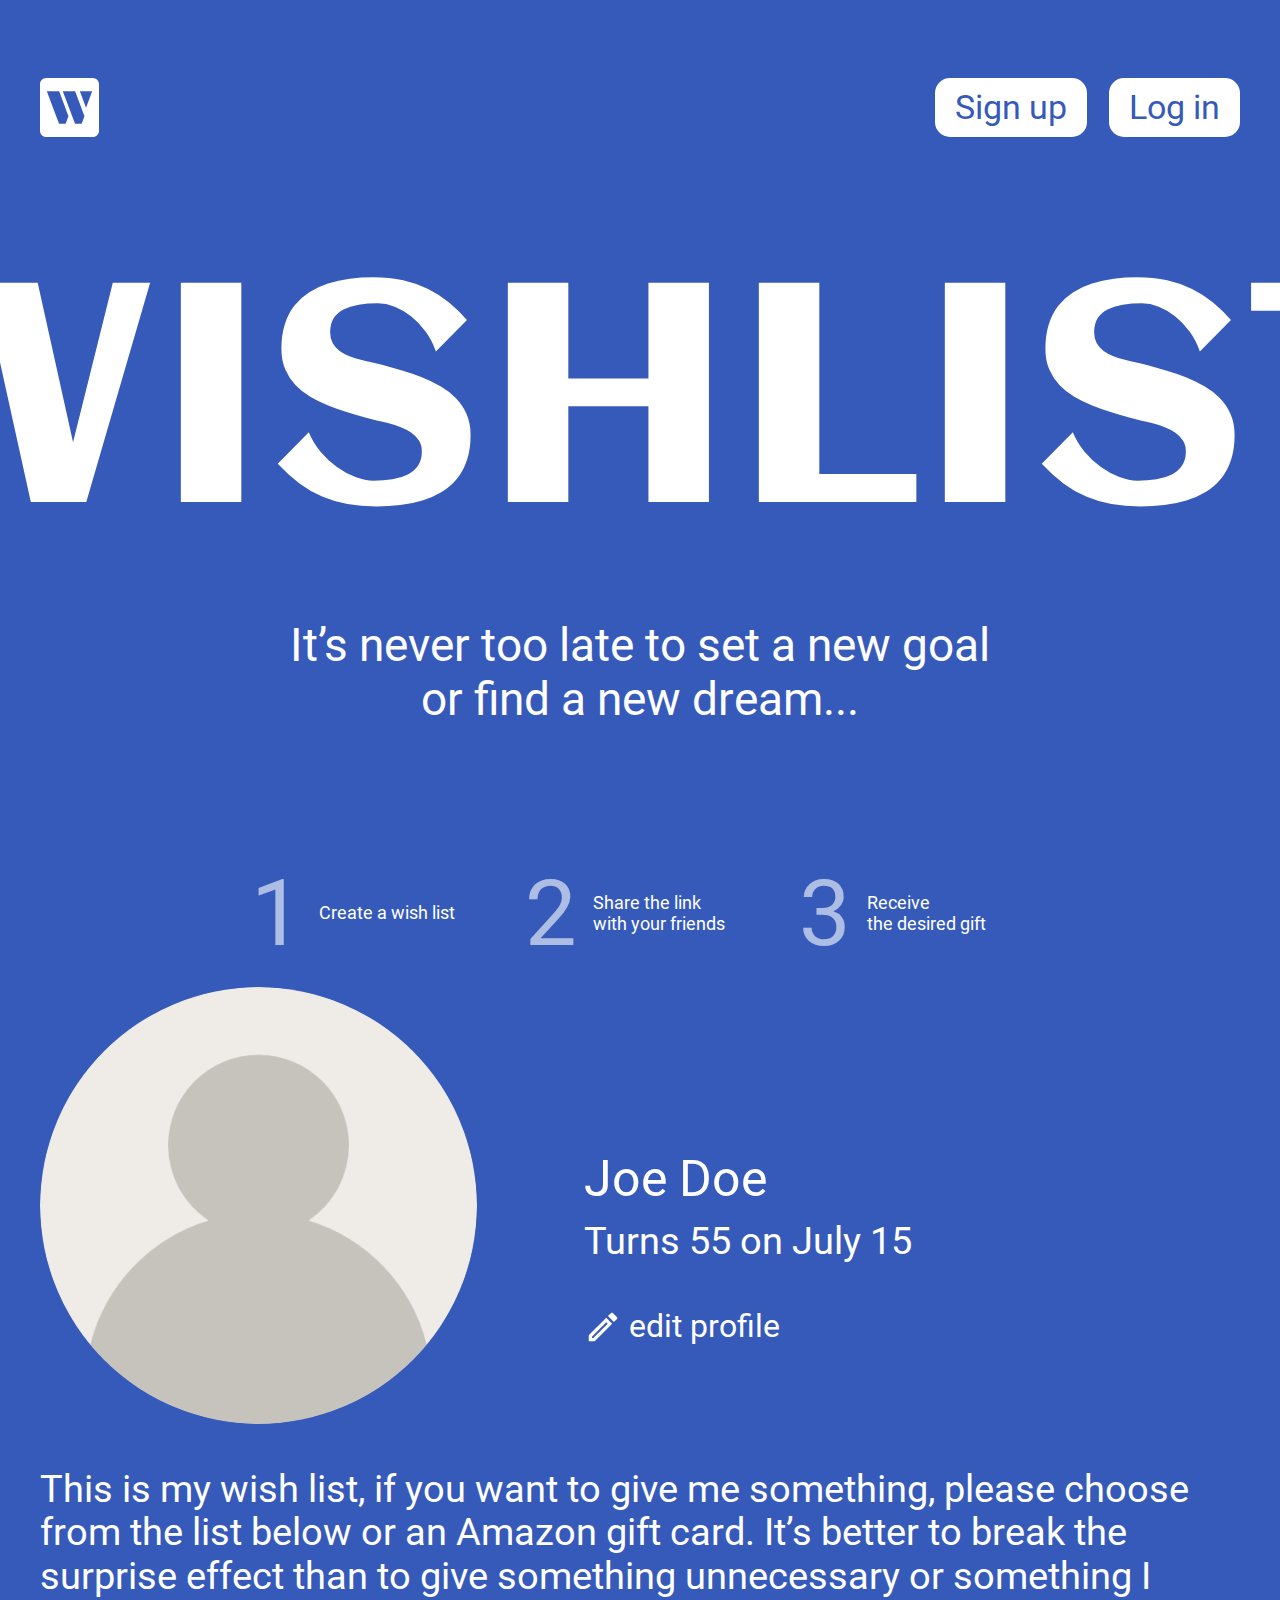
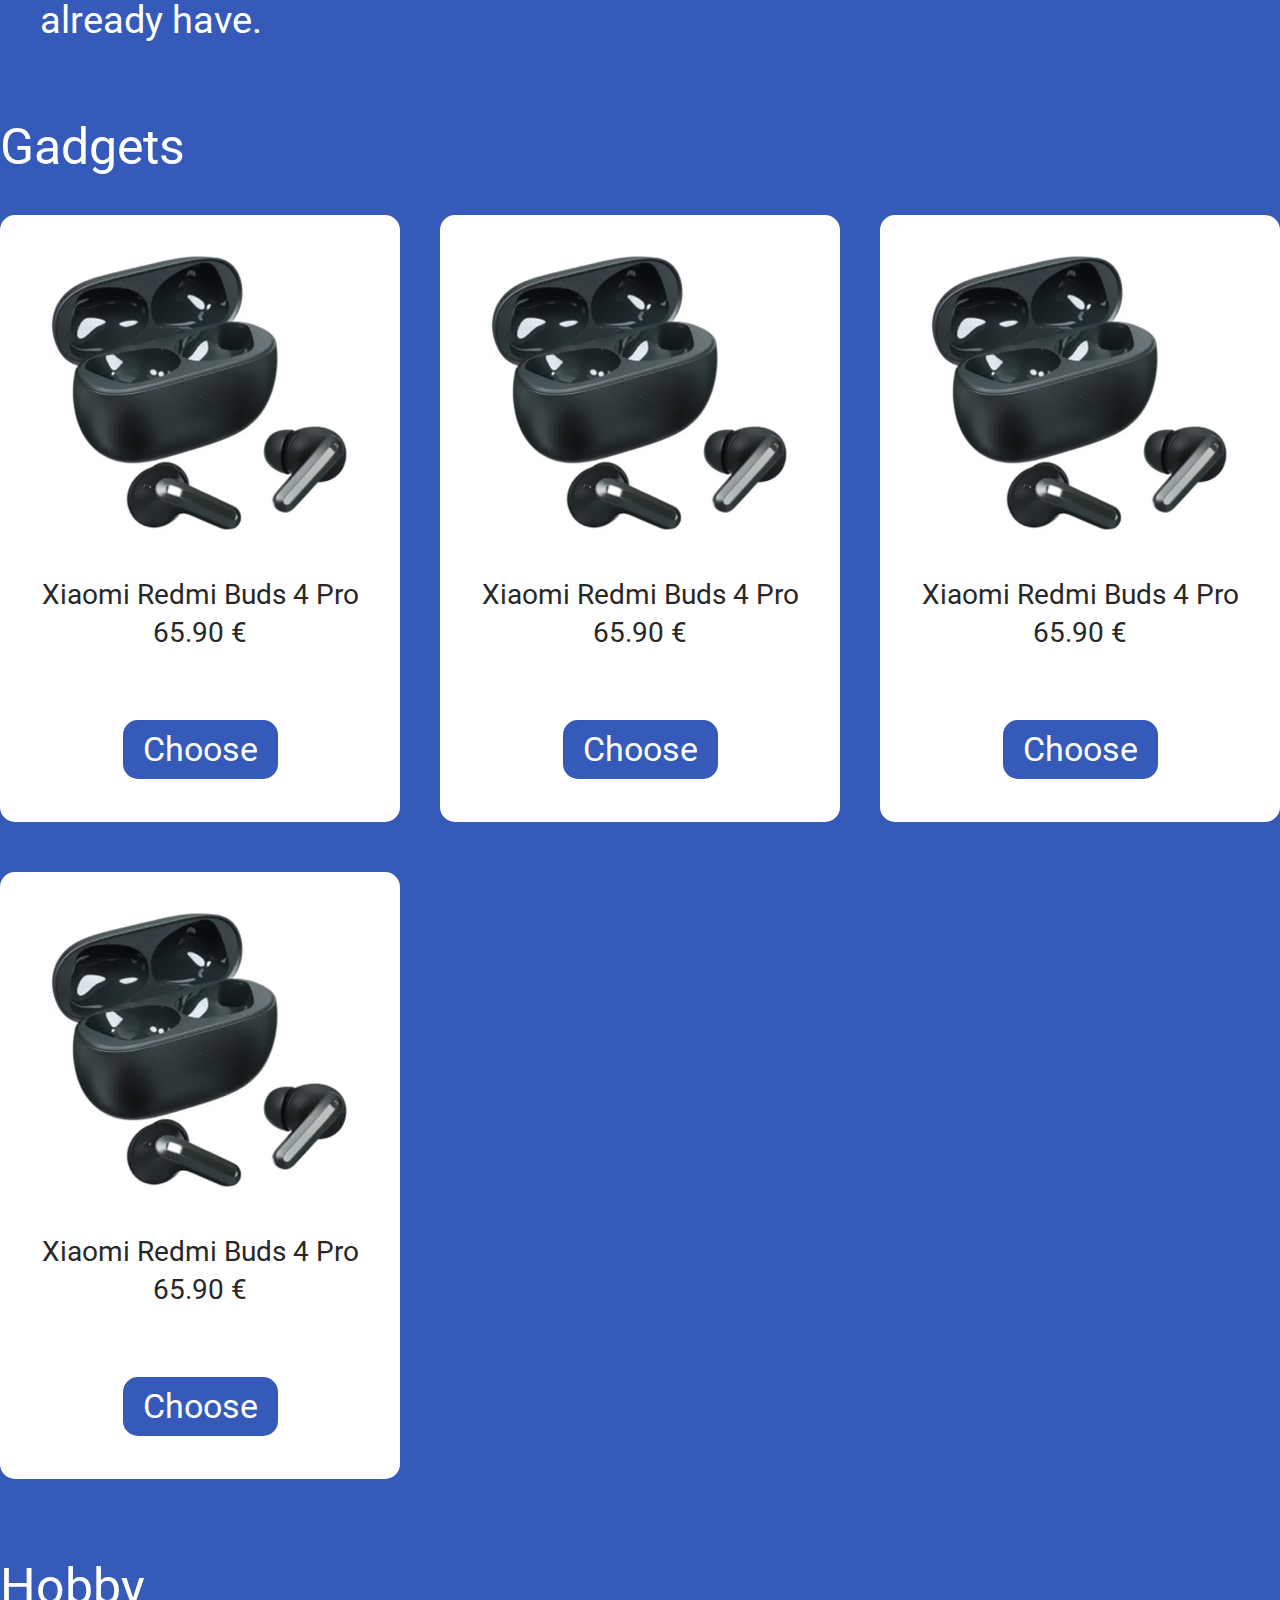
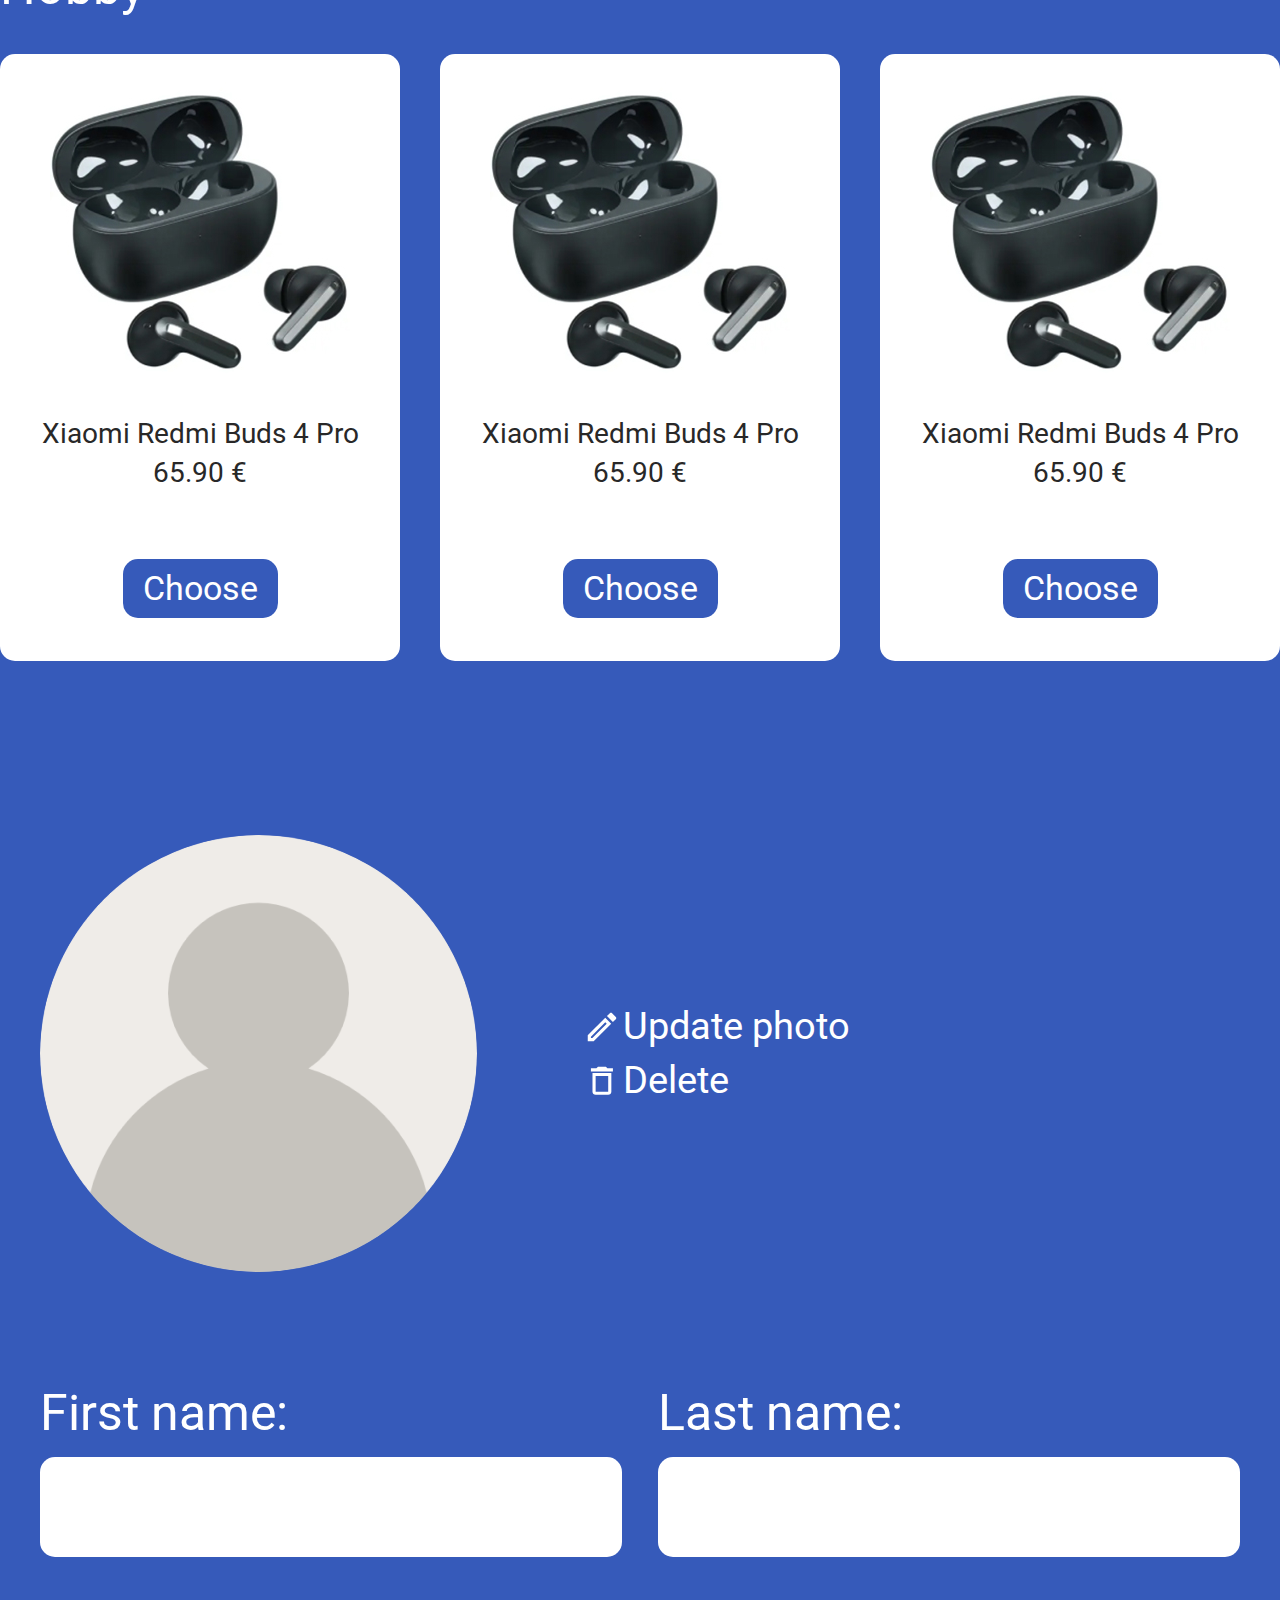
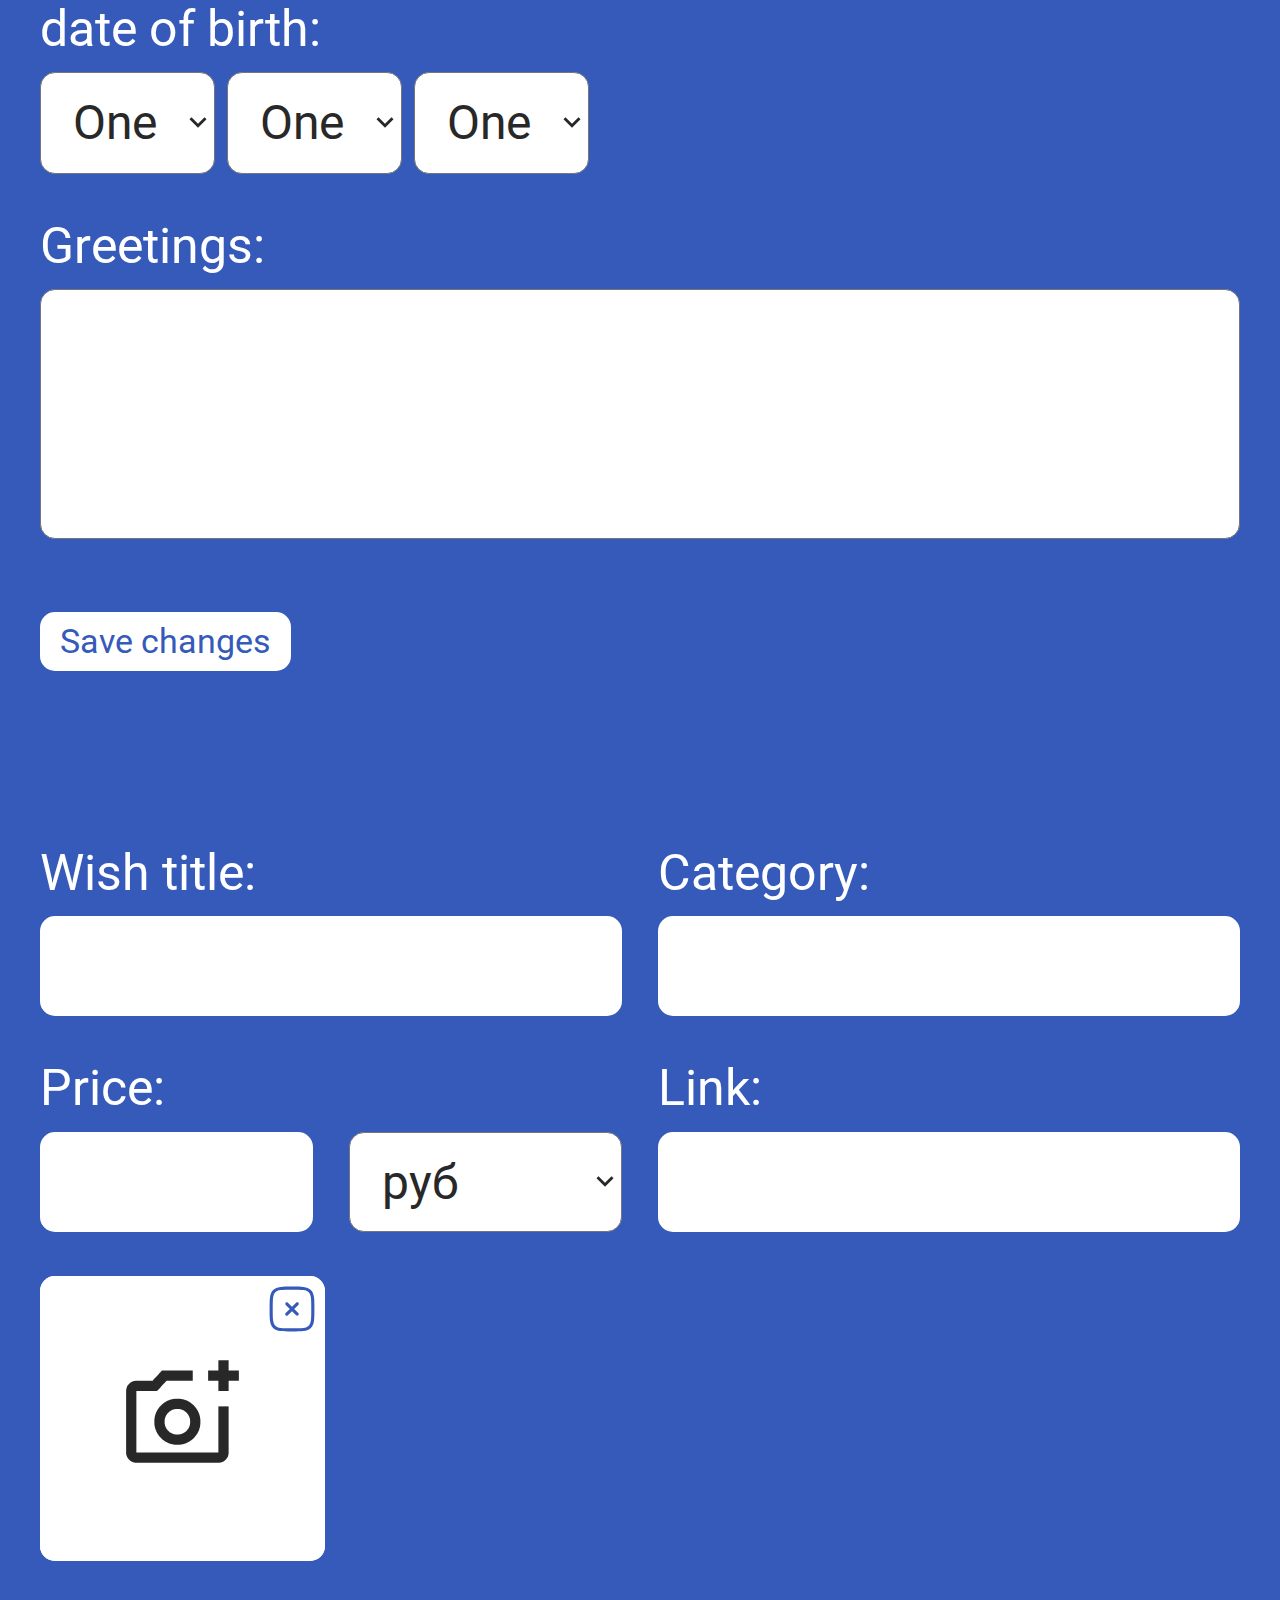
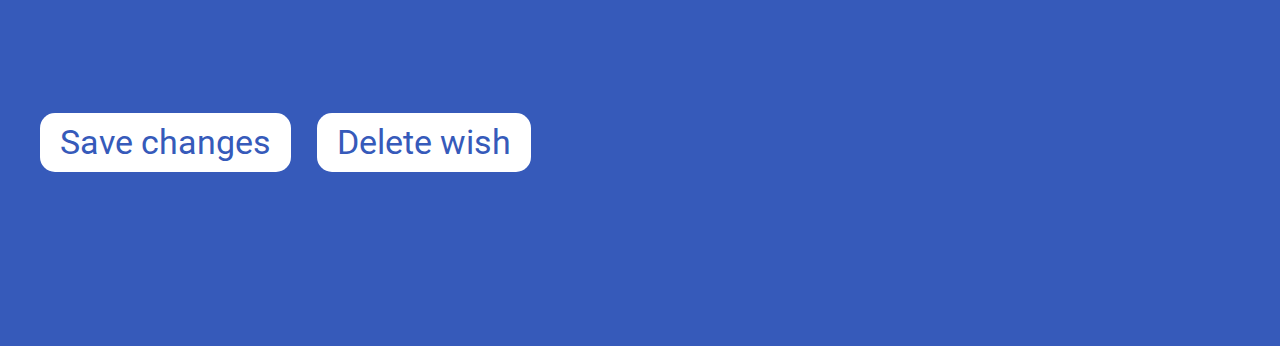
==== index copy.html @ 5f15f6a7 "js render hero" ====
<!DOCTYPE html>
<html lang="en">
<head>
  <meta charset="UTF-8">
  <meta name="viewport" content="width=device-width, initial-scale=1.0">
  <title>My Wish list</title>

  <link rel="stylesheet" href="style/index.css">
</head>
<body class="body">
  <header class="header">
    <div class="container header__container">
      <img class="header__logo" src="img/logo.svg" alt="Wishlist's logo - blue letter W">
    
      <nav class="header__nav nav">
        <button class="nav__btn btn">Sign up</button>
        <button class="nav__btn btn">Log in</button>
      </nav>
  
      <button class="header__burger burger">
        <span class="burger__line"></span>
      </button>
    </div>
  </header>

  <main class="app">
    <section class="hero">
      <div class="container hero__container">
        <h1 class="hero__title">Wishlist</h1>

        <p class="hero__slogan">It&rsquo;s never too late to&nbsp;set a&nbsp;new goal or&nbsp;find&nbsp;a&nbsp;new&nbsp;dream...</p>
  
        <ol class="hero__steps steps">
          <li class="steps__item">Create a&nbsp;wish&nbsp;list</li>
          <li class="steps__item">Share the&nbsp;link with&nbsp;your&nbsp;friends</li>
          <li class="steps__item">Receive the&nbsp;desired&nbsp;gift</li>
        </ol>
      </div>
    </section>

    <section class="wishlist">
      <div class="container">
        <div class="wishlist__profile profile">
          <img class="profile__avatar" src="img/avatar.png" alt="user's avatar">

          <div class="profile__content">
            <h2 class="profile__name">Joe Doe</h2>

            <p class="profile__birthday">Turns 55 on July 15</p>

            <button class="profile__edit">
              <svg xmlns="http://www.w3.org/2000/svg" width="38" height="38" viewBox="0 0 38 38" fill="none">
                <path d="M4.75 33.25H10.6875L28.1992 15.7384L22.2617 9.80086L4.75 27.3125V33.25ZM7.91667 28.6267L22.2617 14.2817L23.7183 15.7384L9.37333 30.0834H7.91667V28.6267ZM29.0858 5.20919C28.9394 5.06241 28.7654 4.94596 28.5738 4.86651C28.3823 4.78705 28.177 4.74615 27.9696 4.74615C27.7622 4.74615 27.5569 4.78705 27.3653 4.86651C27.1738 4.94596 26.9998 5.06241 26.8533 5.20919L23.9558 8.10669L29.8933 14.0442L32.7908 11.1467C32.9376 11.0002 33.0541 10.8262 33.1335 10.6347C33.213 10.4431 33.2539 10.2378 33.2539 10.0304C33.2539 9.82307 33.213 9.61774 33.1335 9.4262C33.0541 9.23466 32.9376 9.06067 32.7908 8.91419L29.0858 5.20919Z" fill="white"/>
              </svg>
              <span>edit profile</span>
            </button>
          </div>
        </div>

        <p class="wishlist__description">
          This is&nbsp;my&nbsp;wish list, if&nbsp;you want to&nbsp;give me&nbsp;something, please choose from the list below or&nbsp;an&nbsp;Amazon gift card. It&rsquo;s better to&nbsp;break the surprise effect than to&nbsp;give something unnecessary or&nbsp;something&nbsp;I already have.
        </p>
      </div>

      <ul class="wishlist__categories categories">
        <li class="categories__item">
          <h3 class="categories__title">Gadgets</h3>

          <ul class="wishlist__items">
            <li class="item">
              <img class="item__img" src="img/buds.jpg" alt="Xiaomi Redmi Buds 4 Pro">
              <h4 class="item__title">Xiaomi Redmi Buds 4 Pro</h4>
              <p class="item__price">65.90 €</p>
              <button class="item__btn btn btn--castling">Choose</button>
            </li>

            <li class="item">
              <img class="item__img" src="img/buds.jpg" alt="Xiaomi Redmi Buds 4 Pro">
              <h4 class="item__title">Xiaomi Redmi Buds 4 Pro</h4>
              <p class="item__price">65.90 €</p>
              <button class="item__btn btn btn--castling">Choose</button>
            </li>

            <li class="item">
              <img class="item__img" src="img/buds.jpg" alt="Xiaomi Redmi Buds 4 Pro">
              <h4 class="item__title">Xiaomi Redmi Buds 4 Pro</h4>
              <p class="item__price">65.90 €</p>
              <button class="item__btn btn btn--castling">Choose</button>
            </li>

            <li class="item">
              <img class="item__img" src="img/buds.jpg" alt="Xiaomi Redmi Buds 4 Pro">
              <h4 class="item__title">Xiaomi Redmi Buds 4 Pro</h4>
              <p class="item__price">65.90 €</p>
              <button class="item__btn btn btn--castling">Choose</button>
            </li>
          </ul>
        </li>

        <li class="categories__item">
          <h3 class="categories__title">Hobby</h3>

          <ul class="wishlist__items">
            <li class="item">
              <img class="item__img" src="img/buds.jpg" alt="Xiaomi Redmi Buds 4 Pro">
              <h4 class="item__title">Xiaomi Redmi Buds 4 Pro</h4>
              <p class="item__price">65.90 €</p>
              <button class="item__btn btn btn--castling">Choose</button>
            </li>

            <li class="item">
              <img class="item__img" src="img/buds.jpg" alt="Xiaomi Redmi Buds 4 Pro">
              <h4 class="item__title">Xiaomi Redmi Buds 4 Pro</h4>
              <p class="item__price">65.90 €</p>
              <button class="item__btn btn btn--castling">Choose</button>
            </li>

            <li class="item">
              <img class="item__img" src="img/buds.jpg" alt="Xiaomi Redmi Buds 4 Pro">
              <h4 class="item__title">Xiaomi Redmi Buds 4 Pro</h4>
              <p class="item__price">65.90 €</p>
              <button class="item__btn btn btn--castling">Choose</button>
            </li>
          </ul>
        </li>
      </ul>
    </section>

    <section class="edit edit--profile">
      <div class="container">
        <form class="edit__form">
          <fieldset class="edit__avatar">
            <img class="edit__avatar-img" src="img/avatar.png" alt="user's avatar">

            <div class="edit__avatar-control">
              <label class="edit__label-avatar" for="avatar-load">
                <svg xmlns="http://www.w3.org/2000/svg" width="38" height="38" viewBox="0 0 38 38" fill="none">
                  <path d="M4.75 33.25H10.6875L28.1992 15.7384L22.2617 9.80086L4.75 27.3125V33.25ZM7.91667 28.6267L22.2617 14.2817L23.7183 15.7384L9.37333 30.0834H7.91667V28.6267ZM29.0858 5.20919C28.9394 5.06241 28.7654 4.94596 28.5738 4.86651C28.3823 4.78705 28.177 4.74615 27.9696 4.74615C27.7622 4.74615 27.5569 4.78705 27.3653 4.86651C27.1738 4.94596 26.9998 5.06241 26.8533 5.20919L23.9558 8.10669L29.8933 14.0442L32.7908 11.1467C32.9376 11.0002 33.0541 10.8262 33.1335 10.6347C33.213 10.4431 33.2539 10.2378 33.2539 10.0304C33.2539 9.82307 33.213 9.61774 33.1335 9.4262C33.0541 9.23466 32.9376 9.06067 32.7908 8.91419L29.0858 5.20919Z" fill="white"/>
                </svg>
                <span>Update photo</span> 
              </label>
              <input class="edit__input-file edit__input-file--avatar" type="file" accept="image/jpeg, image/png" id="avatar-load">

              <button class="edit__avatar-delete">
                <svg xmlns="http://www.w3.org/2000/svg" width="38" height="38" viewBox="0 0 38 38" fill="none">
                  <path d="M9.48842 29.6389C9.48842 31.35 10.9027 32.75 12.6313 32.75H25.2027C26.9313 32.75 28.3456 31.35 28.3456 29.6389V10.9722H9.48842V29.6389ZM12.6313 14.0833H25.2027V29.6389H12.6313V14.0833ZM24.417 6.30556L22.8456 4.75H14.9884L13.417 6.30556H7.91699V9.41667H29.917V6.30556H24.417Z" fill="white"/>
                </svg>
                <span>Delete</span>
              </button>
            </div>
          </fieldset>

          <fieldset class="edit__name">
            <label class="edit__label edit__label-name">
              <span class="edit__label-text">First name:</span>
              <input class="edit__input" type="text" name="firstName">
            </label> 

            <label class="edit__label edit__label-name">
              <span class="edit__label-text">Last name:</span>
              <input class="edit__input" type="text" name="lastName">
            </label>
          </fieldset>

          <fieldset class="edit__birthday">
            <legend class="edit__label-text">date of birth:</legend>

            <label class="edit__label edit__label--select">
              <select class="edit__select" name="day">
                <option value="1">One</option>
                <option value="2">Two</option>
              </select>
            </label>

            <label class="edit__label edit__label--select">
              <select class="edit__select" name="month">
                <option value="1">One</option>
                <option value="2">Two</option>
              </select>
            </label>

            <label class="edit__label edit__label--select">
              <select class="edit__select" name="year">
                <option value="1">One</option>
                <option value="2">Two</option>
              </select>
            </label>
          </fieldset>

          <fieldset class="edit__description">
            <label class="edit__label-text edit__label-description" for="edit-description">Greetings:</label> 
            <textarea class="edit__description-textarea" name="description" id="edit-description"></textarea>
          </fieldset>

          <button class="edit__submit-btn btn">Save changes</button>
        </form>
      </div>
    </section>
    
    <section class="edit edit--wish">
      <div class="container">
        <form class="edit__form">
          <fieldset class="edit__wish">
            <label class="edit__label">
              <span class="edit__label-text">Wish title:</span>
              <input class="edit__input" type="text" name="wishTitle">
            </label> 
    
            <label class="edit__label edit__label-wish">
              <span class="edit__label-text">Category:</span>
              <input class="edit__input" type="text" name="category">
            </label>

            <div class="edit__wish-price edit__label-wish">
              <label class="edit__label edit__label--price">
                <span class="edit__label-text">Price:</span>
                <input class="edit__input" type="text" name="price">
              </label> 
  
              <label class="edit__label edit__label-select edit__label--price edit__label--select">
                <select class="edit__select edit__select--currency" name="currency">
                  <option value="rub">руб</option>
                  <option value="euro">euro</option>
                </select>
              </label>
            </div>

            <label class="edit__label edit__label-wish">
              <span class="edit__label-text">Link:</span>
              <input class="edit__input" type="text" name="link">
            </label>
          </fieldset>

          <fieldset class="edit__wish-photo">
            <label class="edit__label-photo">
              <img class="edit__wish-img" src="img/no-photo.jpg" alt="photo of wish">
              <input class="edit__input-file edit__input-file--wish" type="file" accept="image/jpeg, image/png">
            </label>
            <button class="edit__wish-delete">
              <svg xmlns="http://www.w3.org/2000/svg" width="50" height="50" viewBox="0 0 50 50" fill="none">
                <path d="M20.8961 18.6875C20.5999 18.4115 20.2081 18.2612 19.8033 18.2684C19.3985 18.2755 19.0123 18.4395 18.726 18.7258C18.4398 19.0121 18.2758 19.3983 18.2686 19.8031C18.2615 20.2079 18.4117 20.5996 18.6877 20.8958L22.7919 25L18.6877 29.1042C18.5342 29.2472 18.4111 29.4197 18.3257 29.6114C18.2403 29.803 18.1944 30.0099 18.1907 30.2197C18.187 30.4295 18.2256 30.6379 18.3042 30.8325C18.3827 31.027 18.4997 31.2038 18.6481 31.3522C18.7964 31.5005 18.9732 31.6175 19.1677 31.6961C19.3623 31.7747 19.5707 31.8133 19.7805 31.8096C19.9903 31.8059 20.1972 31.7599 20.3889 31.6745C20.5805 31.5891 20.753 31.466 20.8961 31.3125L25.0002 27.2083L29.1044 31.3125C29.4006 31.5885 29.7924 31.7388 30.1972 31.7316C30.602 31.7245 30.9882 31.5605 31.2745 31.2742C31.5607 30.9879 31.7247 30.6017 31.7319 30.1969C31.739 29.7921 31.5887 29.4004 31.3127 29.1042L27.2086 25L31.3127 20.8958C31.4663 20.7528 31.5894 20.5803 31.6748 20.3886C31.7602 20.197 31.8061 19.99 31.8098 19.7802C31.8135 19.5705 31.7749 19.3621 31.6963 19.1675C31.6177 18.9729 31.5008 18.7962 31.3524 18.6478C31.204 18.4995 31.0273 18.3825 30.8327 18.3039C30.6382 18.2253 30.4298 18.1867 30.22 18.1904C30.0102 18.1941 29.8033 18.2401 29.6116 18.3255C29.42 18.4109 29.2475 18.534 29.1044 18.6875L25.0002 22.7917L20.8961 18.6875Z" fill="#365ABA"/>
                <path fill-rule="evenodd" clip-rule="evenodd" d="M25.1191 2.60419H24.8816C20.0712 2.60419 16.3024 2.60419 13.3607 3.00002C10.3524 3.40419 7.97741 4.25002 6.11283 6.11252C4.24824 7.9771 3.40449 10.3521 3.00033 13.3625C2.60449 16.3021 2.60449 20.0709 2.60449 24.8813V25.1188C2.60449 29.9292 2.60449 33.6979 3.00033 36.6396C3.40449 39.6479 4.25033 42.0229 6.11283 43.8875C7.97741 45.7521 10.3524 46.5959 13.3628 47C16.3024 47.3959 20.0712 47.3959 24.8816 47.3959H25.1191C29.9295 47.3959 33.6982 47.3959 36.6399 47C39.6482 46.5959 42.0232 45.75 43.8878 43.8875C45.7524 42.0229 46.5962 39.6479 47.0003 36.6375C47.3962 33.6979 47.3962 29.9292 47.3962 25.1188V24.8813C47.3962 20.0709 47.3962 16.3021 47.0003 13.3604C46.5962 10.3521 45.7503 7.9771 43.8878 6.11252C42.0232 4.24794 39.6482 3.40419 36.6378 3.00002C33.6982 2.60419 29.9295 2.60419 25.1191 2.60419ZM8.32324 8.32294C9.51074 7.13544 11.1149 6.45419 13.7795 6.09585C16.4878 5.73335 20.0462 5.72919 25.0003 5.72919C29.9545 5.72919 33.5128 5.73335 36.2212 6.09585C38.8857 6.45419 40.492 7.13752 41.6795 8.32294C42.8649 9.51044 43.5462 11.1146 43.9045 13.7792C44.267 16.4875 44.2712 20.0459 44.2712 25C44.2712 29.9542 44.267 33.5125 43.9045 36.2209C43.5462 38.8854 42.8628 40.4917 41.6774 41.6792C40.4899 42.8646 38.8857 43.5459 36.2212 43.9042C33.5128 44.2667 29.9545 44.2709 25.0003 44.2709C20.0462 44.2709 16.4878 44.2667 13.7795 43.9042C11.1149 43.5459 9.50866 42.8625 8.32116 41.6771C7.13574 40.4896 6.45449 38.8854 6.09616 36.2209C5.73366 33.5125 5.72949 29.9542 5.72949 25C5.72949 20.0459 5.73366 16.4875 6.09616 13.7792C6.45449 11.1146 7.13783 9.51044 8.32324 8.32294Z" fill="#365ABA"/>
              </svg>
            </button>
          </fieldset>

          <button class="edit__submit-btn btn">Save changes</button>
          <button class="edit__delete-btn btn">Delete wish</button>
        </form>
      </div>
    </section>
  </main>
</body>
</html>
---- style/index.css ----
@import 'normalize.css';
@import 'fonts.css';
@import 'style.css';
@import 'body.css';
@import 'container.css';
@import 'header.css';
@import 'nav.css';
@import 'burger.css';
@import 'btn.css';
@import 'app.css';
@import 'hero.css';
@import 'steps.css';
@import 'wishlist.css';
@import 'profile.css';
@import 'categories.css';
@import 'item.css';
@import 'edit.css';
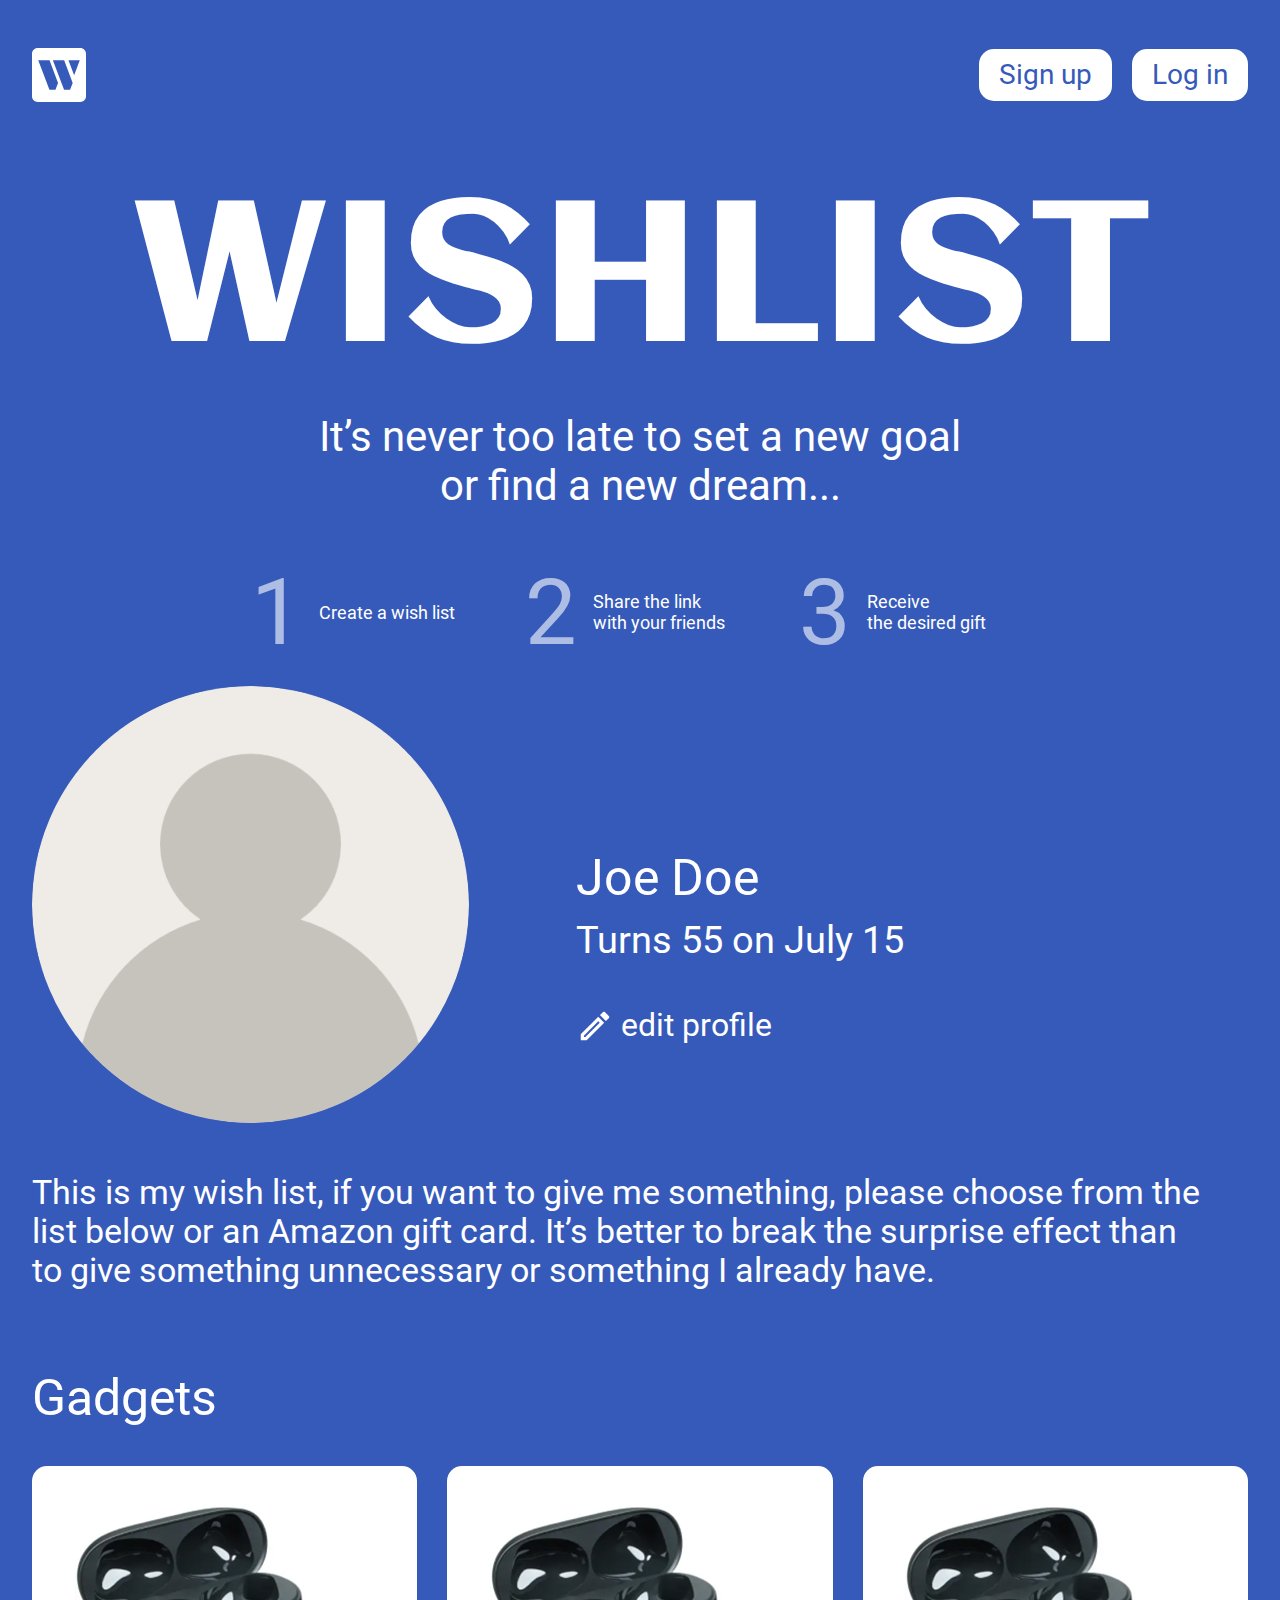
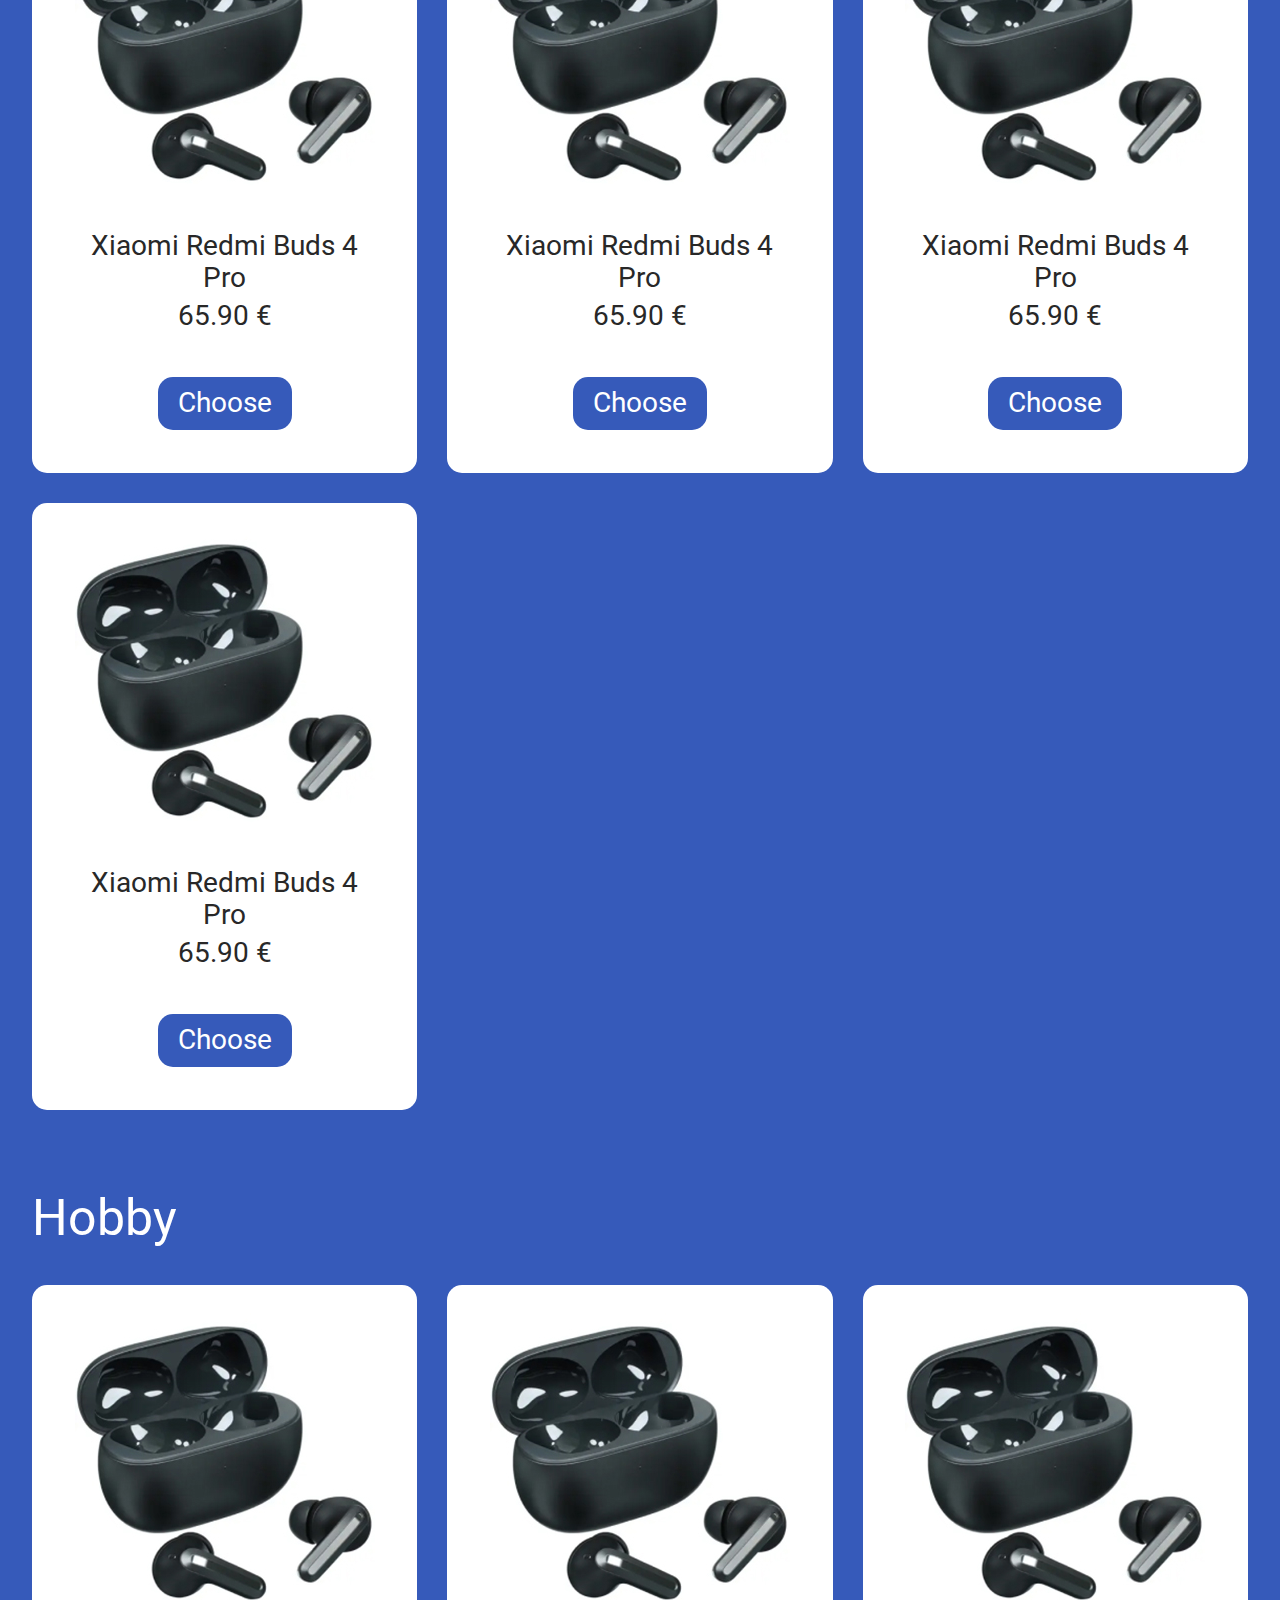
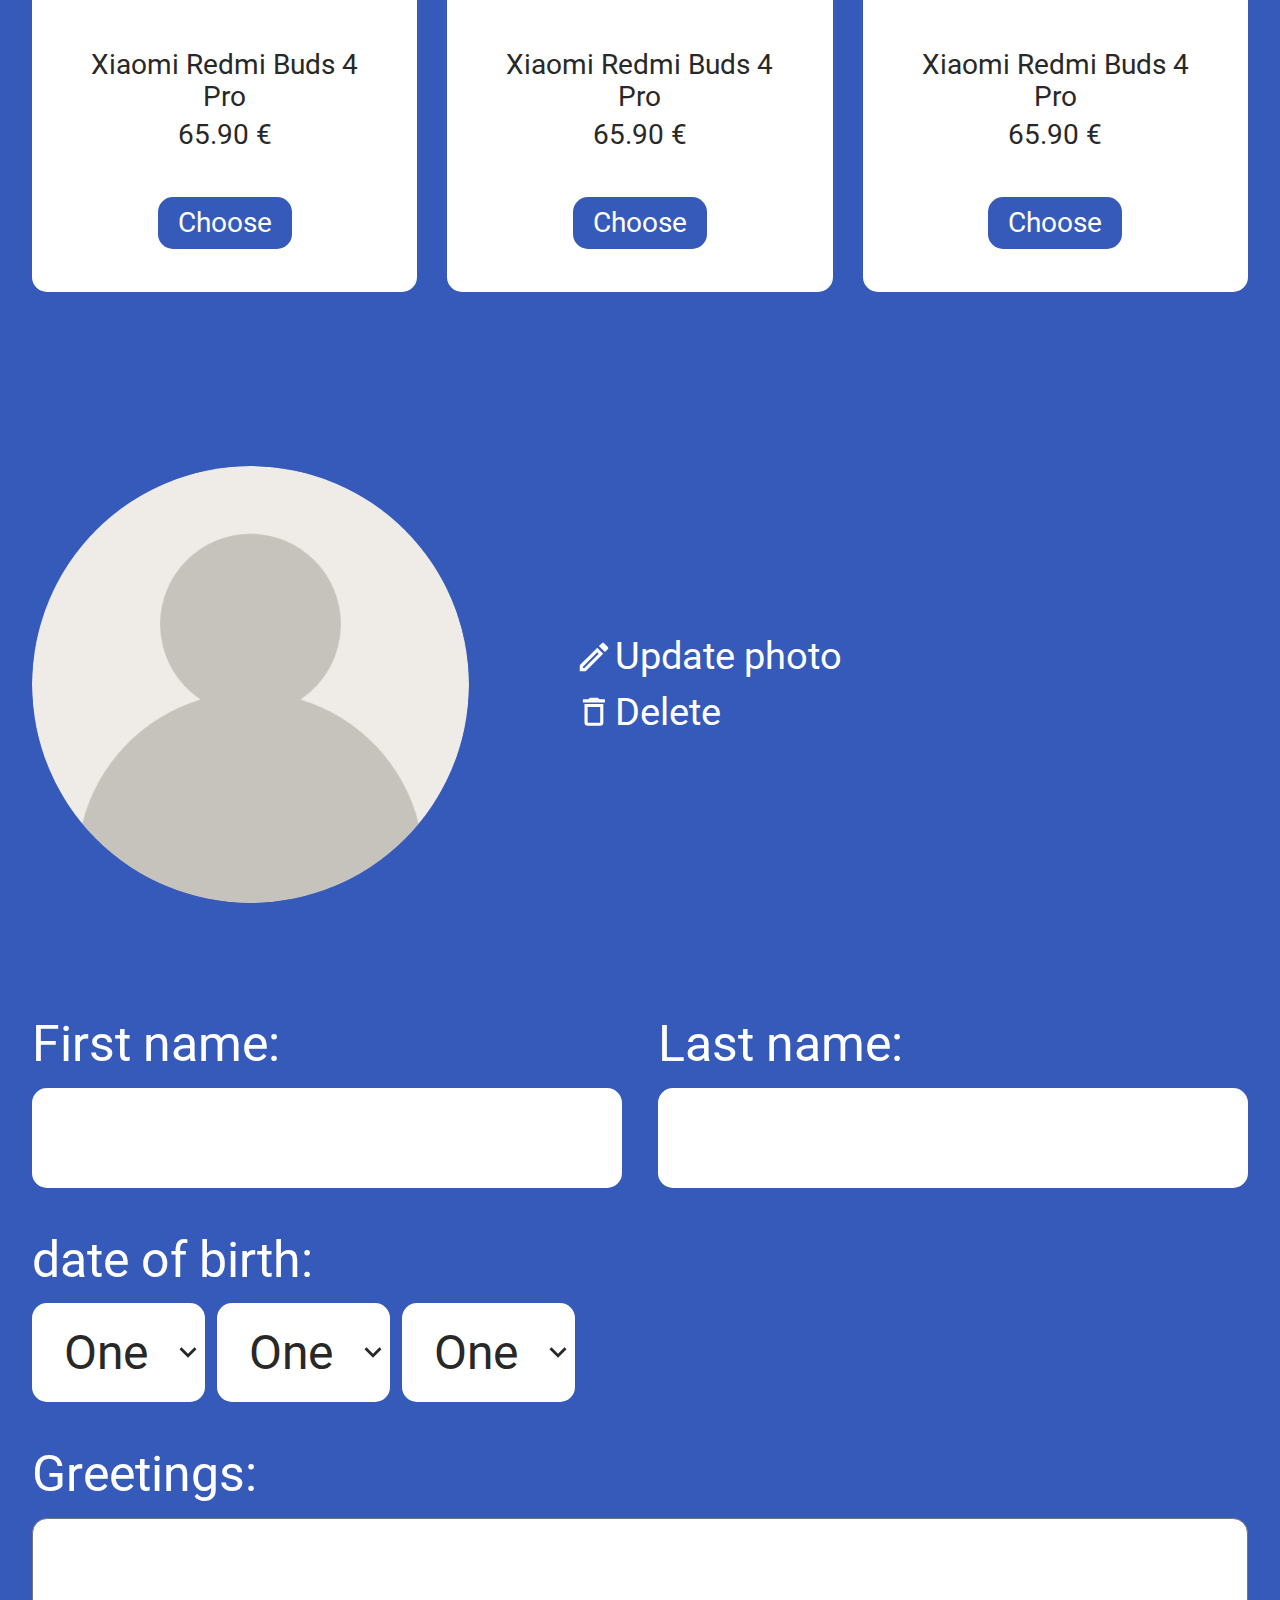
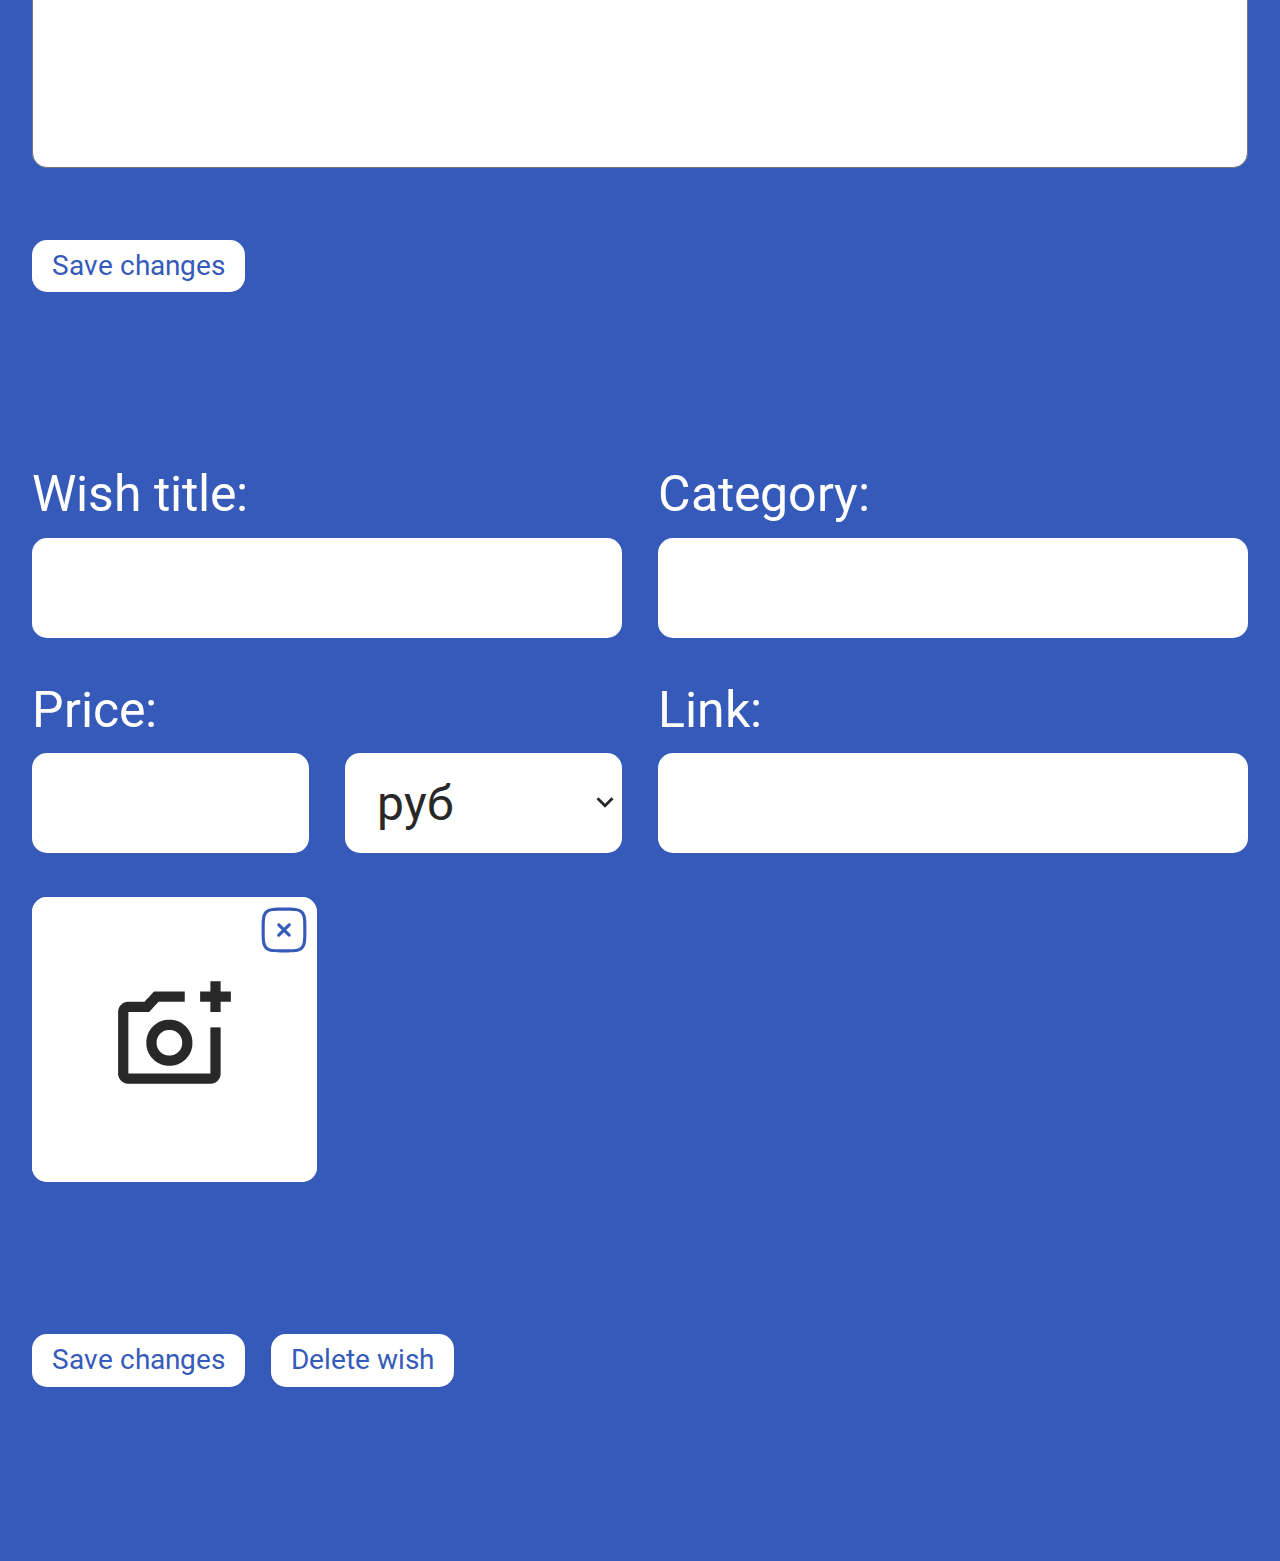
==== commit ca6e1468: "adaptive" ====
--- a/index copy.html
+++ b/index copy.html
@@ -17,7 +17,7 @@
         <button class="nav__btn btn">Log in</button>
       </nav>
   
-      <button class="header__burger burger">
+      <button class="header__burgerheader__burger burger">
         <span class="burger__line"></span>
       </button>
     </div>
@@ -32,7 +32,7 @@
   
         <ol class="hero__steps steps">
           <li class="steps__item">Create a&nbsp;wish&nbsp;list</li>
-          <li class="steps__item">Share the&nbsp;link with&nbsp;your&nbsp;friends</li>
+          <li class="steps__item">Share the&nbsp;link with&nbsp;your friends</li>
           <li class="steps__item">Receive the&nbsp;desired&nbsp;gift</li>
         </ol>
       </div>
@@ -49,7 +49,7 @@
             <p class="profile__birthday">Turns 55 on July 15</p>
 
             <button class="profile__edit">
-              <svg xmlns="http://www.w3.org/2000/svg" width="38" height="38" viewBox="0 0 38 38" fill="none">
+              <svg class="profile__edit-icon" xmlns="http://www.w3.org/2000/svg" width="38" height="38" viewBox="0 0 38 38" fill="none">
                 <path d="M4.75 33.25H10.6875L28.1992 15.7384L22.2617 9.80086L4.75 27.3125V33.25ZM7.91667 28.6267L22.2617 14.2817L23.7183 15.7384L9.37333 30.0834H7.91667V28.6267ZM29.0858 5.20919C28.9394 5.06241 28.7654 4.94596 28.5738 4.86651C28.3823 4.78705 28.177 4.74615 27.9696 4.74615C27.7622 4.74615 27.5569 4.78705 27.3653 4.86651C27.1738 4.94596 26.9998 5.06241 26.8533 5.20919L23.9558 8.10669L29.8933 14.0442L32.7908 11.1467C32.9376 11.0002 33.0541 10.8262 33.1335 10.6347C33.213 10.4431 33.2539 10.2378 33.2539 10.0304C33.2539 9.82307 33.213 9.61774 33.1335 9.4262C33.0541 9.23466 32.9376 9.06067 32.7908 8.91419L29.0858 5.20919Z" fill="white"/>
               </svg>
               <span>edit profile</span>
@@ -60,81 +60,81 @@
         <p class="wishlist__description">
           This is&nbsp;my&nbsp;wish list, if&nbsp;you want to&nbsp;give me&nbsp;something, please choose from the list below or&nbsp;an&nbsp;Amazon gift card. It&rsquo;s better to&nbsp;break the surprise effect than to&nbsp;give something unnecessary or&nbsp;something&nbsp;I already have.
         </p>
-      </div>
-
-      <ul class="wishlist__categories categories">
-        <li class="categories__item">
-          <h3 class="categories__title">Gadgets</h3>
-
-          <ul class="wishlist__items">
-            <li class="item">
-              <img class="item__img" src="img/buds.jpg" alt="Xiaomi Redmi Buds 4 Pro">
-              <h4 class="item__title">Xiaomi Redmi Buds 4 Pro</h4>
-              <p class="item__price">65.90 €</p>
-              <button class="item__btn btn btn--castling">Choose</button>
-            </li>
-
-            <li class="item">
-              <img class="item__img" src="img/buds.jpg" alt="Xiaomi Redmi Buds 4 Pro">
-              <h4 class="item__title">Xiaomi Redmi Buds 4 Pro</h4>
-              <p class="item__price">65.90 €</p>
-              <button class="item__btn btn btn--castling">Choose</button>
-            </li>
-
-            <li class="item">
-              <img class="item__img" src="img/buds.jpg" alt="Xiaomi Redmi Buds 4 Pro">
-              <h4 class="item__title">Xiaomi Redmi Buds 4 Pro</h4>
-              <p class="item__price">65.90 €</p>
-              <button class="item__btn btn btn--castling">Choose</button>
-            </li>
-
-            <li class="item">
-              <img class="item__img" src="img/buds.jpg" alt="Xiaomi Redmi Buds 4 Pro">
-              <h4 class="item__title">Xiaomi Redmi Buds 4 Pro</h4>
-              <p class="item__price">65.90 €</p>
-              <button class="item__btn btn btn--castling">Choose</button>
-            </li>
-          </ul>
-        </li>
-
-        <li class="categories__item">
-          <h3 class="categories__title">Hobby</h3>
-
-          <ul class="wishlist__items">
-            <li class="item">
-              <img class="item__img" src="img/buds.jpg" alt="Xiaomi Redmi Buds 4 Pro">
-              <h4 class="item__title">Xiaomi Redmi Buds 4 Pro</h4>
-              <p class="item__price">65.90 €</p>
-              <button class="item__btn btn btn--castling">Choose</button>
-            </li>
-
-            <li class="item">
-              <img class="item__img" src="img/buds.jpg" alt="Xiaomi Redmi Buds 4 Pro">
-              <h4 class="item__title">Xiaomi Redmi Buds 4 Pro</h4>
-              <p class="item__price">65.90 €</p>
-              <button class="item__btn btn btn--castling">Choose</button>
-            </li>
-
-            <li class="item">
-              <img class="item__img" src="img/buds.jpg" alt="Xiaomi Redmi Buds 4 Pro">
-              <h4 class="item__title">Xiaomi Redmi Buds 4 Pro</h4>
-              <p class="item__price">65.90 €</p>
-              <button class="item__btn btn btn--castling">Choose</button>
-            </li>
-          </ul>
-        </li>
-      </ul>
+
+        <ul class="wishlist__categories categories">
+          <li class="categories__item">
+            <h3 class="categories__title">Gadgets</h3>
+
+            <ul class="wishlist__items">
+              <li class="item">
+                <img class="item__img" src="img/buds.jpg" alt="Xiaomi Redmi Buds 4 Pro">
+                <h4 class="item__title">Xiaomi Redmi Buds 4 Pro</h4>
+                <p class="item__price">65.90 €</p>
+                <button class="item__btn btn btn--castling">Choose</button>
+              </li>
+
+              <li class="item">
+                <img class="item__img" src="img/buds.jpg" alt="Xiaomi Redmi Buds 4 Pro">
+                <h4 class="item__title">Xiaomi Redmi Buds 4 Pro</h4>
+                <p class="item__price">65.90 €</p>
+                <button class="item__btn btn btn--castling">Choose</button>
+              </li>
+
+              <li class="item">
+                <img class="item__img" src="img/buds.jpg" alt="Xiaomi Redmi Buds 4 Pro">
+                <h4 class="item__title">Xiaomi Redmi Buds 4 Pro</h4>
+                <p class="item__price">65.90 €</p>
+                <button class="item__btn btn btn--castling">Choose</button>
+              </li>
+
+              <li class="item">
+                <img class="item__img" src="img/buds.jpg" alt="Xiaomi Redmi Buds 4 Pro">
+                <h4 class="item__title">Xiaomi Redmi Buds 4 Pro</h4>
+                <p class="item__price">65.90 €</p>
+                <button class="item__btn btn btn--castling">Choose</button>
+              </li>
+            </ul>
+          </li>
+
+          <li class="categories__item">
+            <h3 class="categories__title">Hobby</h3>
+
+            <ul class="wishlist__items">
+              <li class="item">
+                <img class="item__img" src="img/buds.jpg" alt="Xiaomi Redmi Buds 4 Pro">
+                <h4 class="item__title">Xiaomi Redmi Buds 4 Pro</h4>
+                <p class="item__price">65.90 €</p>
+                <button class="item__btn btn btn--castling">Choose</button>
+              </li>
+
+              <li class="item">
+                <img class="item__img" src="img/buds.jpg" alt="Xiaomi Redmi Buds 4 Pro">
+                <h4 class="item__title">Xiaomi Redmi Buds 4 Pro</h4>
+                <p class="item__price">65.90 €</p>
+                <button class="item__btn btn btn--castling">Choose</button>
+              </li>
+
+              <li class="item">
+                <img class="item__img" src="img/buds.jpg" alt="Xiaomi Redmi Buds 4 Pro">
+                <h4 class="item__title">Xiaomi Redmi Buds 4 Pro</h4>
+                <p class="item__price">65.90 €</p>
+                <button class="item__btn btn btn--castling">Choose</button>
+              </li>
+            </ul>
+          </li>
+        </ul>
+      </div>
     </section>
 
     <section class="edit edit--profile">
-      <div class="container">
+      <div class="container edit__container">
         <form class="edit__form">
           <fieldset class="edit__avatar">
             <img class="edit__avatar-img" src="img/avatar.png" alt="user's avatar">
 
             <div class="edit__avatar-control">
               <label class="edit__label-avatar" for="avatar-load">
-                <svg xmlns="http://www.w3.org/2000/svg" width="38" height="38" viewBox="0 0 38 38" fill="none">
+                <svg class="edit__icon-avatar" xmlns="http://www.w3.org/2000/svg" width="38" height="38" viewBox="0 0 38 38" fill="none">
                   <path d="M4.75 33.25H10.6875L28.1992 15.7384L22.2617 9.80086L4.75 27.3125V33.25ZM7.91667 28.6267L22.2617 14.2817L23.7183 15.7384L9.37333 30.0834H7.91667V28.6267ZM29.0858 5.20919C28.9394 5.06241 28.7654 4.94596 28.5738 4.86651C28.3823 4.78705 28.177 4.74615 27.9696 4.74615C27.7622 4.74615 27.5569 4.78705 27.3653 4.86651C27.1738 4.94596 26.9998 5.06241 26.8533 5.20919L23.9558 8.10669L29.8933 14.0442L32.7908 11.1467C32.9376 11.0002 33.0541 10.8262 33.1335 10.6347C33.213 10.4431 33.2539 10.2378 33.2539 10.0304C33.2539 9.82307 33.213 9.61774 33.1335 9.4262C33.0541 9.23466 32.9376 9.06067 32.7908 8.91419L29.0858 5.20919Z" fill="white"/>
                 </svg>
                 <span>Update photo</span> 
@@ -142,7 +142,7 @@
               <input class="edit__input-file edit__input-file--avatar" type="file" accept="image/jpeg, image/png" id="avatar-load">
 
               <button class="edit__avatar-delete">
-                <svg xmlns="http://www.w3.org/2000/svg" width="38" height="38" viewBox="0 0 38 38" fill="none">
+                <svg class="edit__icon-avatar" xmlns="http://www.w3.org/2000/svg" width="38" height="38" viewBox="0 0 38 38" fill="none">
                   <path d="M9.48842 29.6389C9.48842 31.35 10.9027 32.75 12.6313 32.75H25.2027C26.9313 32.75 28.3456 31.35 28.3456 29.6389V10.9722H9.48842V29.6389ZM12.6313 14.0833H25.2027V29.6389H12.6313V14.0833ZM24.417 6.30556L22.8456 4.75H14.9884L13.417 6.30556H7.91699V9.41667H29.917V6.30556H24.417Z" fill="white"/>
                 </svg>
                 <span>Delete</span>
@@ -198,10 +198,10 @@
     </section>
     
     <section class="edit edit--wish">
-      <div class="container">
+      <div class="container edit__container">
         <form class="edit__form">
           <fieldset class="edit__wish">
-            <label class="edit__label">
+            <label class="edit__label edit__label-wish">
               <span class="edit__label-text">Wish title:</span>
               <input class="edit__input" type="text" name="wishTitle">
             </label> 
@@ -243,9 +243,10 @@
               </svg>
             </button>
           </fieldset>
-
-          <button class="edit__submit-btn btn">Save changes</button>
-          <button class="edit__delete-btn btn">Delete wish</button>
+          <div class="edit__submit-wrapper">
+            <button class="edit__submit-btn btn">Save changes</button>
+            <button class="edit__delete-btn btn">Delete wish</button>
+          </div>
         </form>
       </div>
     </section>
